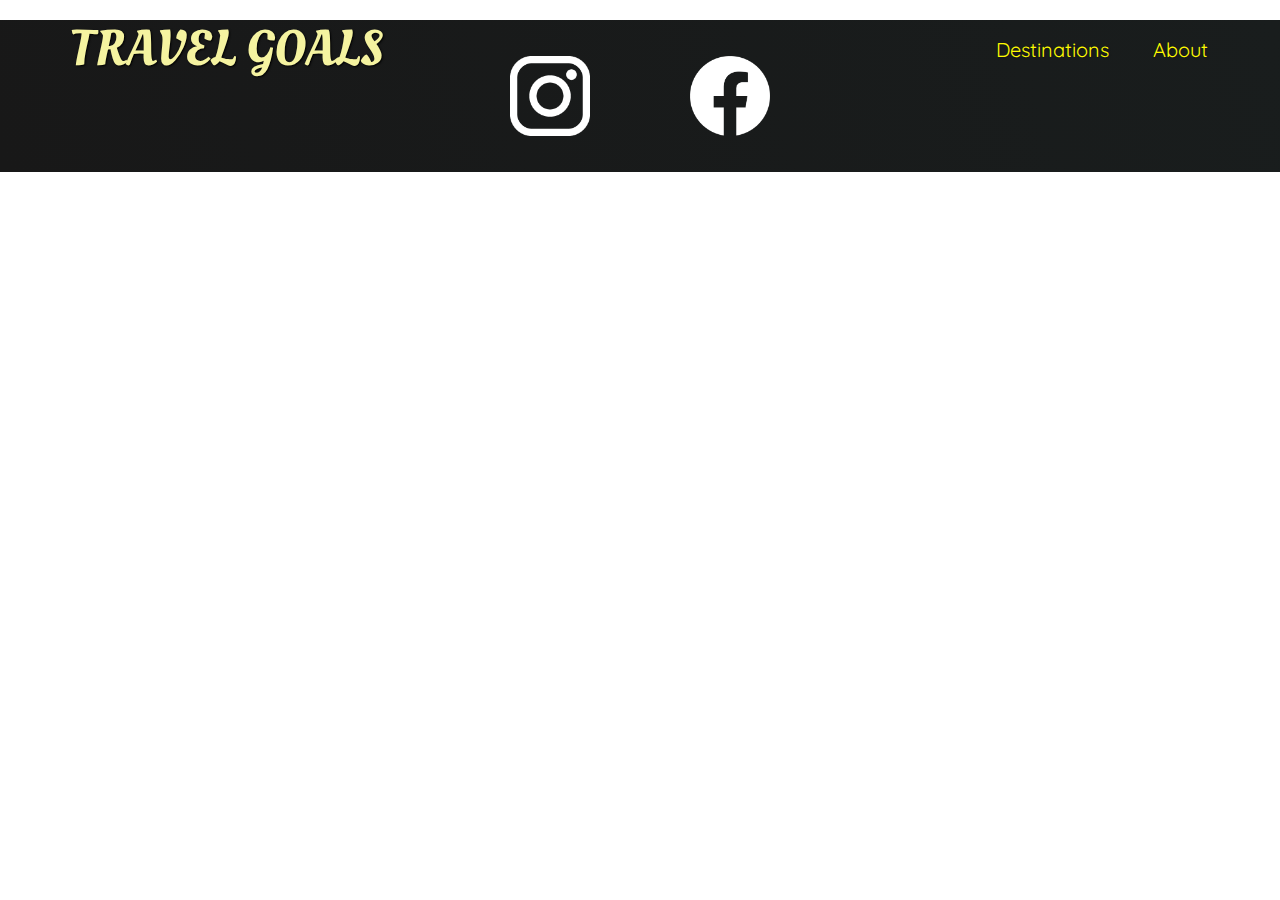
==== places.html @ 35c03887 "added footer" ====
<!DOCTYPE html>
<html lang="en">
  <head>
    <meta charset="UTF-8" />
    <link
      href="https://fonts.googleapis.com/css2?family=Raleway:wght@700&family=Oleo+Script:wght@700&family=Quicksand:wght@300;500&display=swap"
      rel="stylesheet"
    />
    <link rel="stylesheet" href="/styles/shared.css" />
    <link rel="stylesheet" href="/styles/places.css" />
    <title>Travel Goals</title>
  </head>
  <body>
    <header>
      <div id="page-logo">
        <a href="index.html">Travel Goals</a>
      </div>
      <nav>
        <ul>
          <li>
            <a href="places.html">Destinations</a>
          </li>
          <li><a href="about.html">About</a></li>
        </ul>
      </nav>
    </header>
    <main>
      <ul>
        <li><img src="" alt="" /></li>
      </ul>
    </main>
    <footer>
      <ul>
        <li>
          <a href="https://instagram.com/"
            ><img
              src="/images/icons/insta.png"
              alt="instagram logo"
          /></a>
        </li>
        <li>
          <a href="https://facebook.com/"
            ><img
              src="/images/icons/facebook.png"
              alt="facebook logo"
          /></a>
        </li>
      </ul>
    </footer>
  </body>
</html>
---- styles/shared.css ----
body {
  font-family: "Quicksand", sans-serif;
  margin: 0;
}

header {
  display: flex;
  justify-content: space-between;
  align-items: center;
  padding: 15px 60px;
  position: absolute;
  width: 100%;
  box-sizing: border-box;
}

ul {
  list-style-type: none;
  color: #000;
  margin: 0;
  padding: 0;
}

#page-logo a {
  padding: 10px;
  font-family: "Oleo Script", sans-serif;
  color: #f5f3a0;
  font-size: 50px;
  text-decoration: none;
  text-transform: uppercase;
  text-shadow: 1px 1px 2px #000;
}

header ul {
  display: flex;
}

header li {
  margin-left: 20px;
}

header a {
  text-decoration: none;
  color: #fffb00;
  font-size: 20px;
  padding: 12px;
  text-shadow: 1px 1px 2px rgba(0, 0, 0, 0.2);
  border-radius: 6px;
}

header a:hover {
  color: #4d4d4d;
  background-color: #fffb00;
}

footer {
  background: linear-gradient(70deg, #181818, #191d1d);
}

footer ul {
  display: flex;
  justify-content: center;
  padding: 36px;
}

footer li {
  width: 80px;
  height: 80px;
  margin: 0 50px;
}

footer img {
  width: 100%;
}
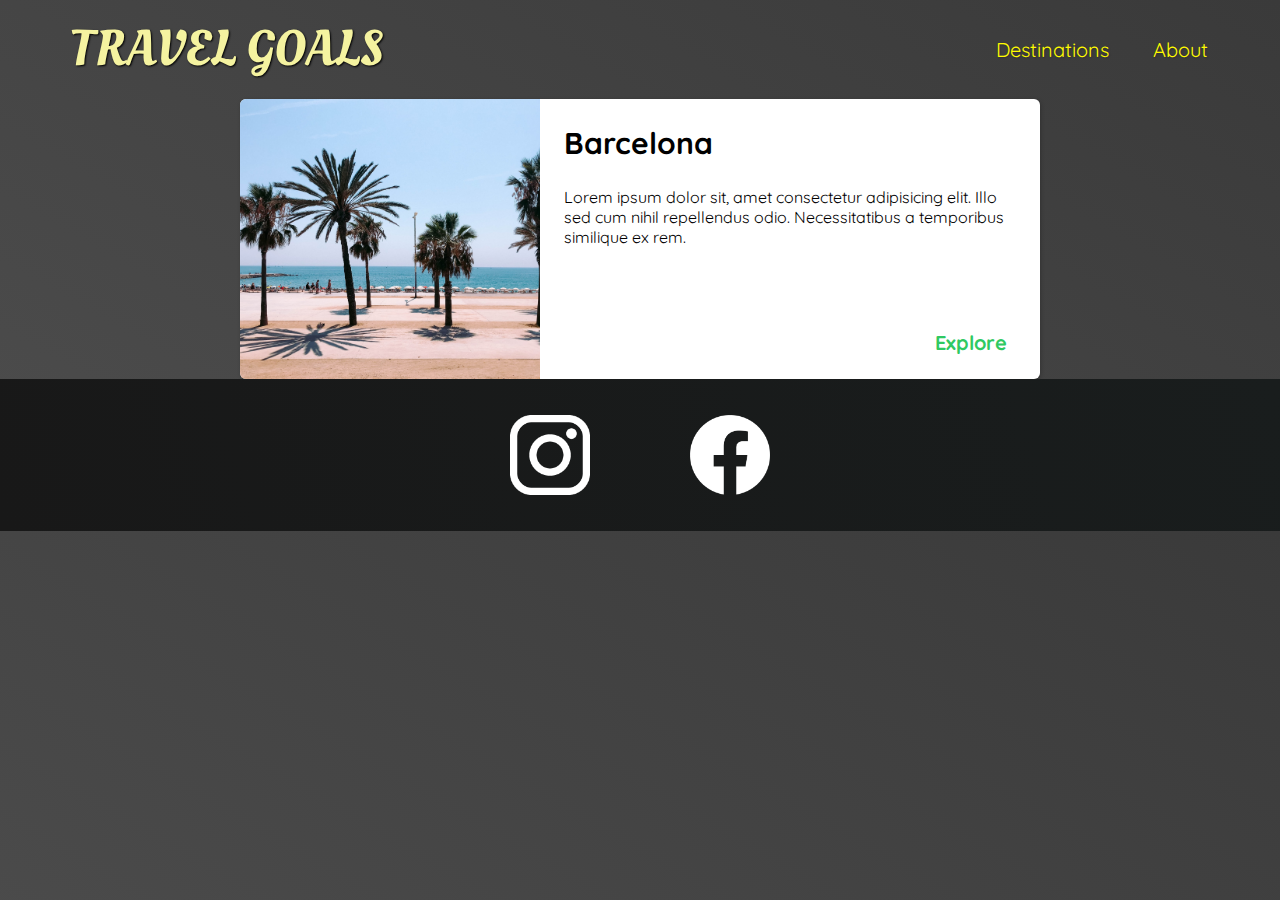
==== commit d24d6d53: "started work on places.html" ====
--- a/places.html
+++ b/places.html
@@ -26,7 +26,29 @@
     </header>
     <main>
       <ul>
-        <li><img src="" alt="" /></li>
+        <li>
+          <img
+            src="/images/places/barcelona.jpg"
+            alt="City of Barcelona"
+          />
+          <div class="item-content">
+            <div>
+              <h2>Barcelona</h2>
+              <p>
+                Lorem ipsum dolor sit, amet consectetur
+                adipisicing elit. Illo sed cum nihil
+                repellendus odio. Necessitatibus a
+                temporibus similique ex rem.
+              </p>
+            </div>
+            <div class="actions">
+              <a
+                href="https://no.wikipedia.org/wiki/Barcelona"
+                >Explore</a
+              >
+            </div>
+          </div>
+        </li>
       </ul>
     </main>
     <footer>
--- a/styles/places.css
+++ b/styles/places.css
@@ -0,0 +1,54 @@
+body {
+  background: linear-gradient(30deg, #4d4d4d, #3a3a3a);
+  color: #666;
+}
+
+header {
+  position: static;
+}
+main ul {
+  width: 800px;
+  margin: 0 auto;
+}
+
+main li {
+  display: flex;
+  background-color: #fff;
+  box-shadow: 1px 1px 4px rgba(0, 0, 0, 0.2);
+  border-radius: 6px;
+  overflow: hidden;
+}
+
+.item-content {
+  display: flex;
+  flex-direction: column;
+  justify-content: space-between;
+  padding: 0 24px 24px 24px;
+}
+
+.item-content h2 {
+  font-size: 30px;
+}
+
+.actions {
+  text-align: right;
+}
+
+.actions a {
+  color: rgb(47, 201, 98);
+  text-decoration: none;
+  font-weight: 700;
+  font-size: 20px;
+  border-radius: 6px;
+  padding: 5px 9px;
+}
+
+.item-content a:hover {
+  background-color: rgba(47, 201, 98, 0.1);
+}
+
+main li img {
+  width: 300px;
+  height: 280px;
+  object-fit: cover;
+}
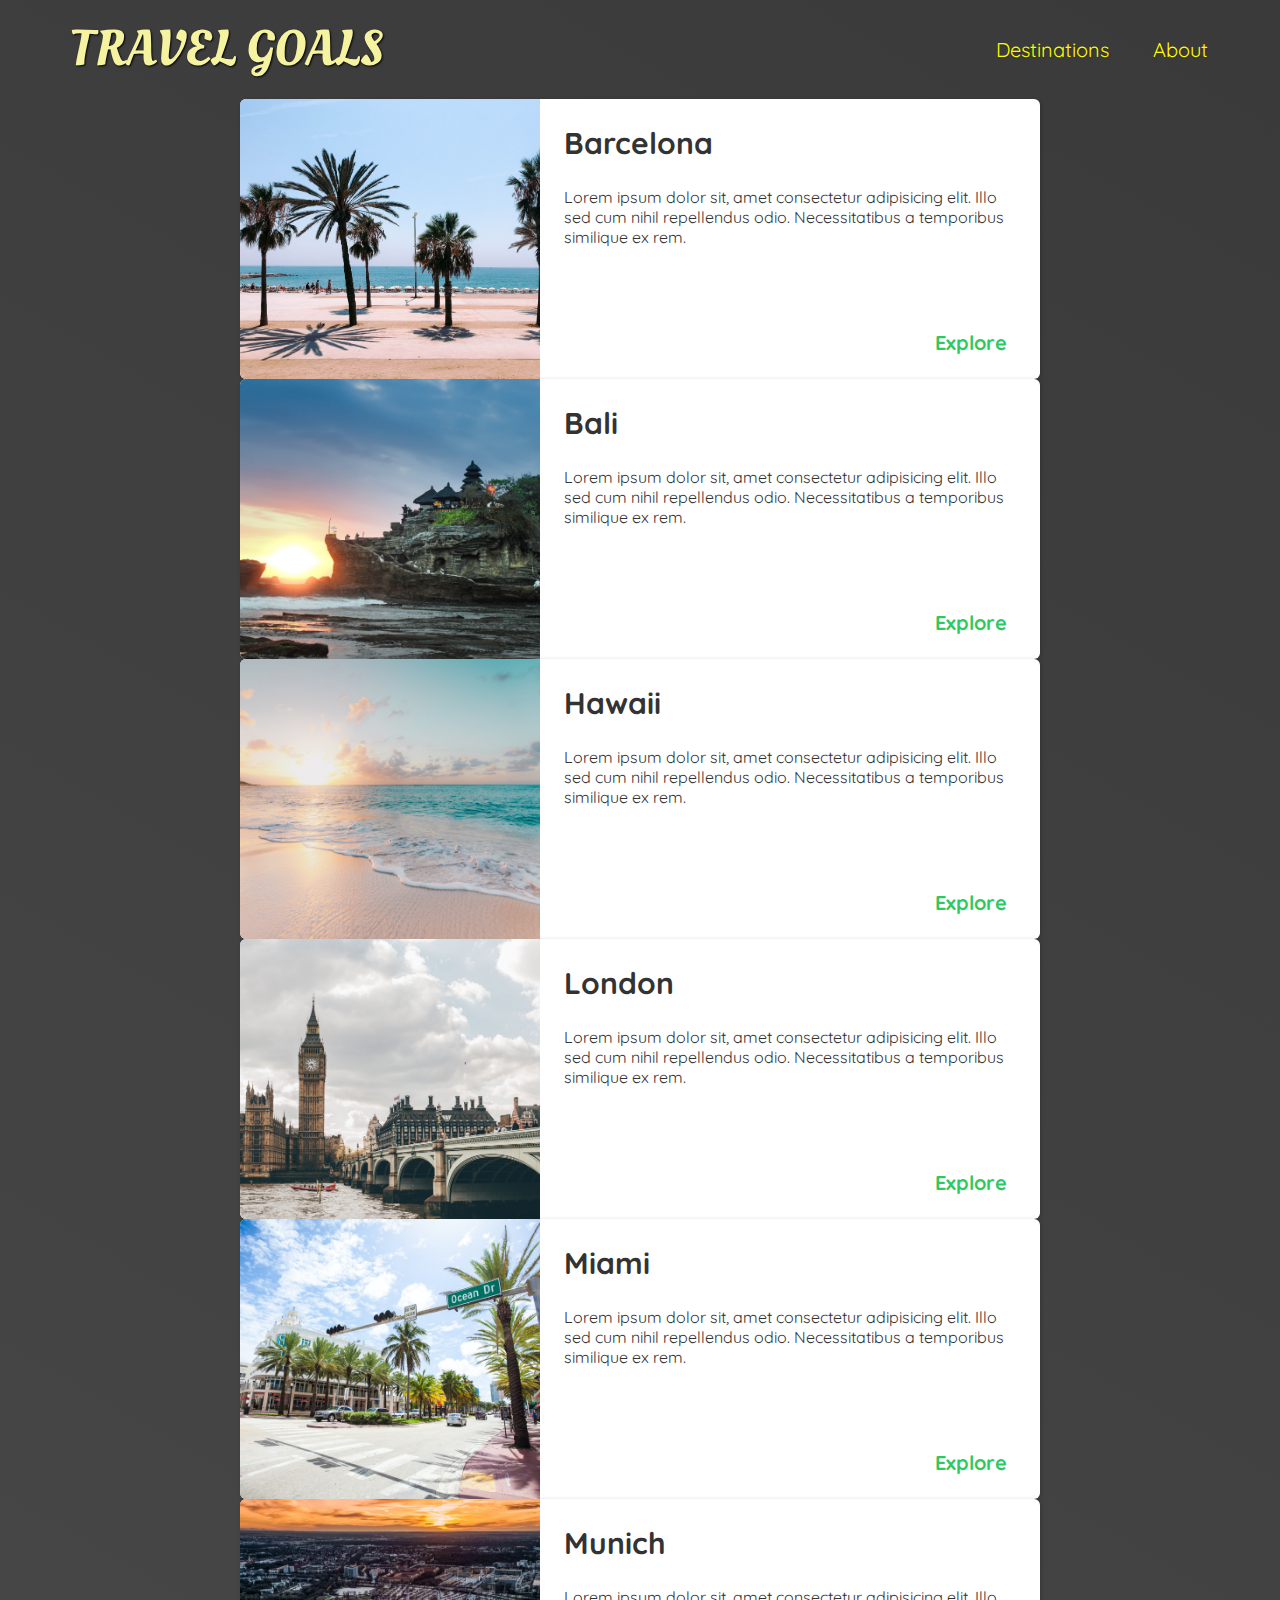
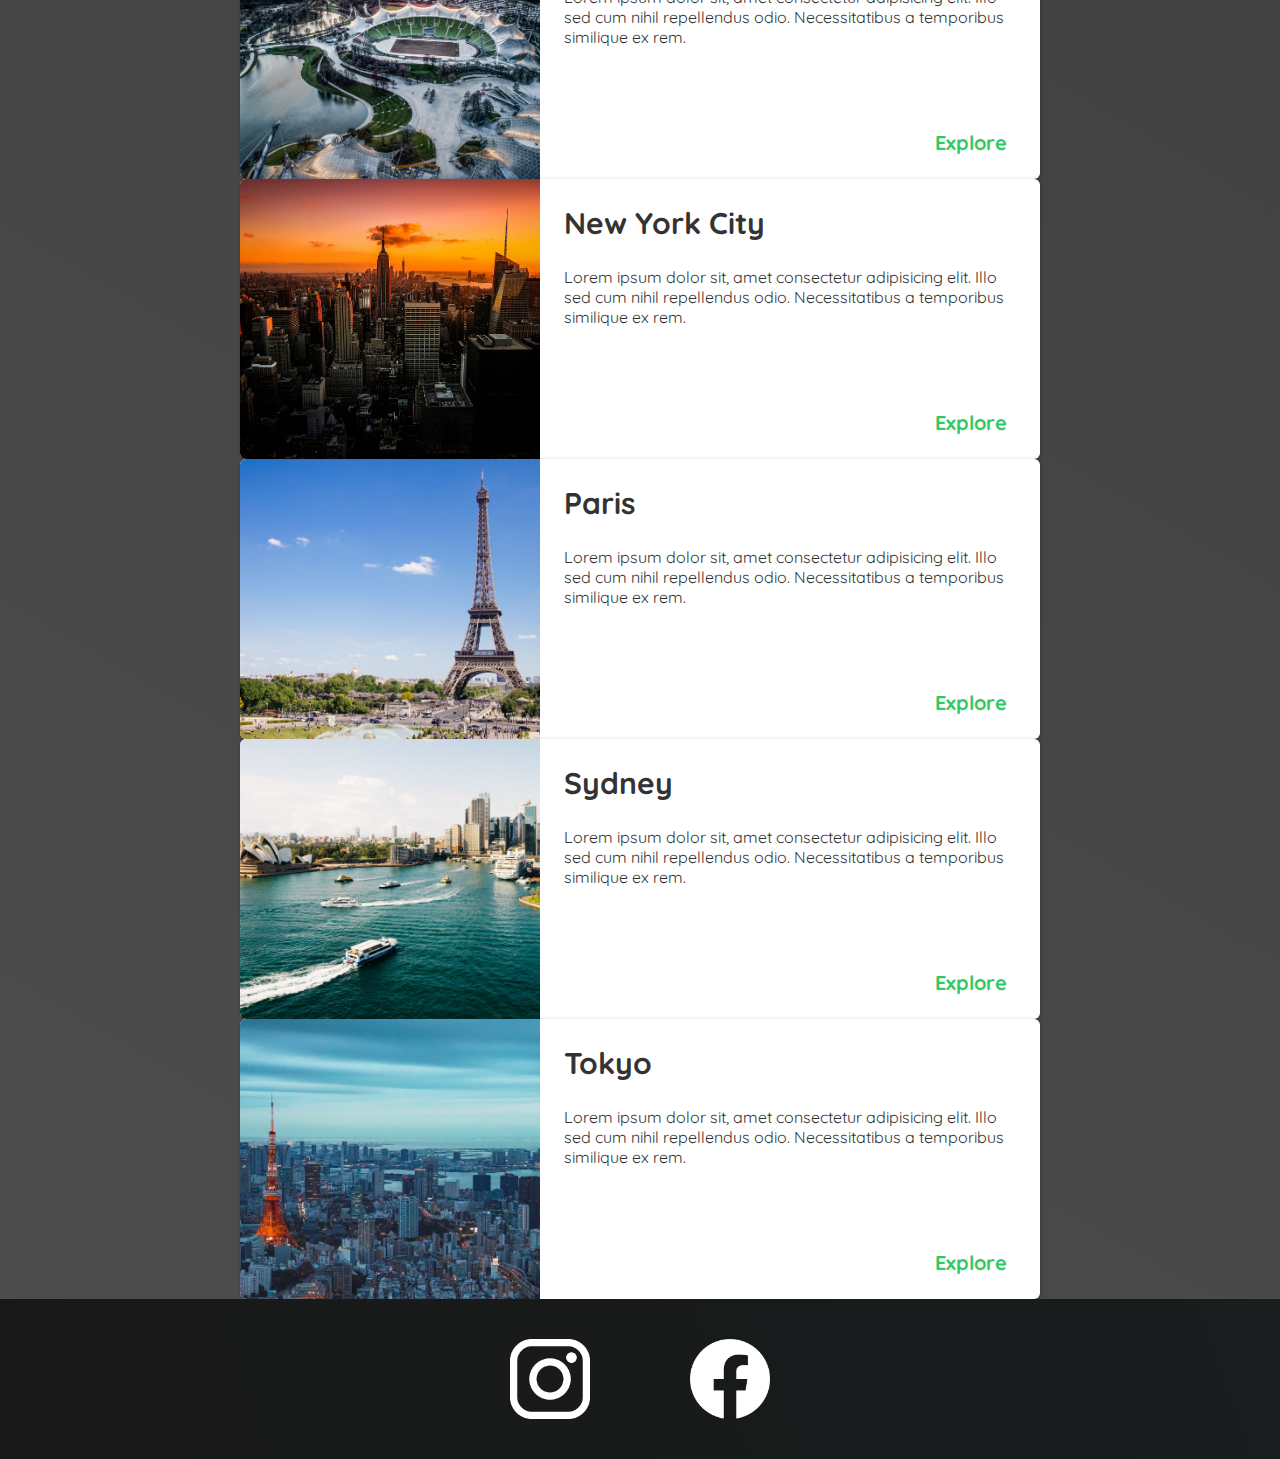
==== commit 675e475d: "added rest of photos and finished cards" ====
--- a/places.html
+++ b/places.html
@@ -49,6 +49,206 @@
             </div>
           </div>
         </li>
+        <li>
+          <img
+            src="/images/places/bali.jpg"
+            alt="Coastal view of Bali"
+          />
+          <div class="item-content">
+            <div>
+              <h2>Bali</h2>
+              <p>
+                Lorem ipsum dolor sit, amet consectetur
+                adipisicing elit. Illo sed cum nihil
+                repellendus odio. Necessitatibus a
+                temporibus similique ex rem.
+              </p>
+            </div>
+            <div class="actions">
+              <a href="https://no.wikipedia.org/wiki/Bali"
+                >Explore</a
+              >
+            </div>
+          </div>
+        </li>
+        <li>
+          <img
+            src="/images/places/hawaii.jpg"
+            alt="Hawaii"
+          />
+          <div class="item-content">
+            <div>
+              <h2>Hawaii</h2>
+              <p>
+                Lorem ipsum dolor sit, amet consectetur
+                adipisicing elit. Illo sed cum nihil
+                repellendus odio. Necessitatibus a
+                temporibus similique ex rem.
+              </p>
+            </div>
+            <div class="actions">
+              <a href="https://no.wikipedia.org/wiki/Hawaii"
+                >Explore</a
+              >
+            </div>
+          </div>
+        </li>
+        <li>
+          <img
+            src="/images/places/london.jpg"
+            alt="Big Ben in London"
+          />
+          <div class="item-content">
+            <div>
+              <h2>London</h2>
+              <p>
+                Lorem ipsum dolor sit, amet consectetur
+                adipisicing elit. Illo sed cum nihil
+                repellendus odio. Necessitatibus a
+                temporibus similique ex rem.
+              </p>
+            </div>
+            <div class="actions">
+              <a href="https://no.wikipedia.org/wiki/London"
+                >Explore</a
+              >
+            </div>
+          </div>
+        </li>
+        <li>
+          <img
+            src="/images/places/miami.jpg"
+            alt="Streets of Miami"
+          />
+          <div class="item-content">
+            <div>
+              <h2>Miami</h2>
+              <p>
+                Lorem ipsum dolor sit, amet consectetur
+                adipisicing elit. Illo sed cum nihil
+                repellendus odio. Necessitatibus a
+                temporibus similique ex rem.
+              </p>
+            </div>
+            <div class="actions">
+              <a href="https://no.wikipedia.org/wiki/Miami"
+                >Explore</a
+              >
+            </div>
+          </div>
+        </li>
+        <li>
+          <img
+            src="/images/places/munich.jpg"
+            alt="Football stadium in Munich"
+          />
+          <div class="item-content">
+            <div>
+              <h2>Munich</h2>
+              <p>
+                Lorem ipsum dolor sit, amet consectetur
+                adipisicing elit. Illo sed cum nihil
+                repellendus odio. Necessitatibus a
+                temporibus similique ex rem.
+              </p>
+            </div>
+            <div class="actions">
+              <a
+                href="https://no.wikipedia.org/wiki/M%C3%BCnchen"
+                >Explore</a
+              >
+            </div>
+          </div>
+        </li>
+        <li>
+          <img
+            src="/images/places/new-york-city.jpg"
+            alt="City skyline of New York City"
+          />
+          <div class="item-content">
+            <div>
+              <h2>New York City</h2>
+              <p>
+                Lorem ipsum dolor sit, amet consectetur
+                adipisicing elit. Illo sed cum nihil
+                repellendus odio. Necessitatibus a
+                temporibus similique ex rem.
+              </p>
+            </div>
+            <div class="actions">
+              <a
+                href="https://no.wikipedia.org/wiki/New_York"
+                >Explore</a
+              >
+            </div>
+          </div>
+        </li>
+        <li>
+          <img
+            src="/images/places/paris.jpg"
+            alt="The Eiffel Tower in Paris"
+          />
+          <div class="item-content">
+            <div>
+              <h2>Paris</h2>
+              <p>
+                Lorem ipsum dolor sit, amet consectetur
+                adipisicing elit. Illo sed cum nihil
+                repellendus odio. Necessitatibus a
+                temporibus similique ex rem.
+              </p>
+            </div>
+            <div class="actions">
+              <a href="https://no.wikipedia.org/wiki/Paris"
+                >Explore</a
+              >
+            </div>
+          </div>
+        </li>
+        <li>
+          <img
+            src="/images/places/sydney.jpg"
+            alt="Coastal view of Sydney"
+          />
+          <div class="item-content">
+            <div>
+              <h2>Sydney</h2>
+              <p>
+                Lorem ipsum dolor sit, amet consectetur
+                adipisicing elit. Illo sed cum nihil
+                repellendus odio. Necessitatibus a
+                temporibus similique ex rem.
+              </p>
+            </div>
+            <div class="actions">
+              <a href="https://no.wikipedia.org/wiki/Sydney"
+                >Explore</a
+              >
+            </div>
+          </div>
+        </li>
+        <li>
+          <img
+            src="/images/places/tokyo.jpg"
+            alt="City of Tokyo"
+          />
+          <div class="item-content">
+            <div>
+              <h2>Tokyo</h2>
+              <p>
+                Lorem ipsum dolor sit, amet consectetur
+                adipisicing elit. Illo sed cum nihil
+                repellendus odio. Necessitatibus a
+                temporibus similique ex rem.
+              </p>
+            </div>
+            <div class="actions">
+              <a href="https://no.wikipedia.org/wiki/Tokyo"
+                >Explore</a
+              >
+            </div>
+          </div>
+        </li>
       </ul>
     </main>
     <footer>
--- a/styles/shared.css
+++ b/styles/shared.css
@@ -47,7 +47,7 @@
   border-radius: 6px;
 }
 
-header a:hover {
+header li a:hover {
   color: #4d4d4d;
   background-color: #fffb00;
 }
@@ -59,7 +59,7 @@
 footer ul {
   display: flex;
   justify-content: center;
-  padding: 36px;
+  padding: 40px;
 }
 
 footer li {
--- a/styles/places.css
+++ b/styles/places.css
@@ -1,6 +1,5 @@
 body {
   background: linear-gradient(30deg, #4d4d4d, #3a3a3a);
-  color: #666;
 }
 
 header {
@@ -24,6 +23,7 @@
   flex-direction: column;
   justify-content: space-between;
   padding: 0 24px 24px 24px;
+  color: #333;
 }
 
 .item-content h2 {
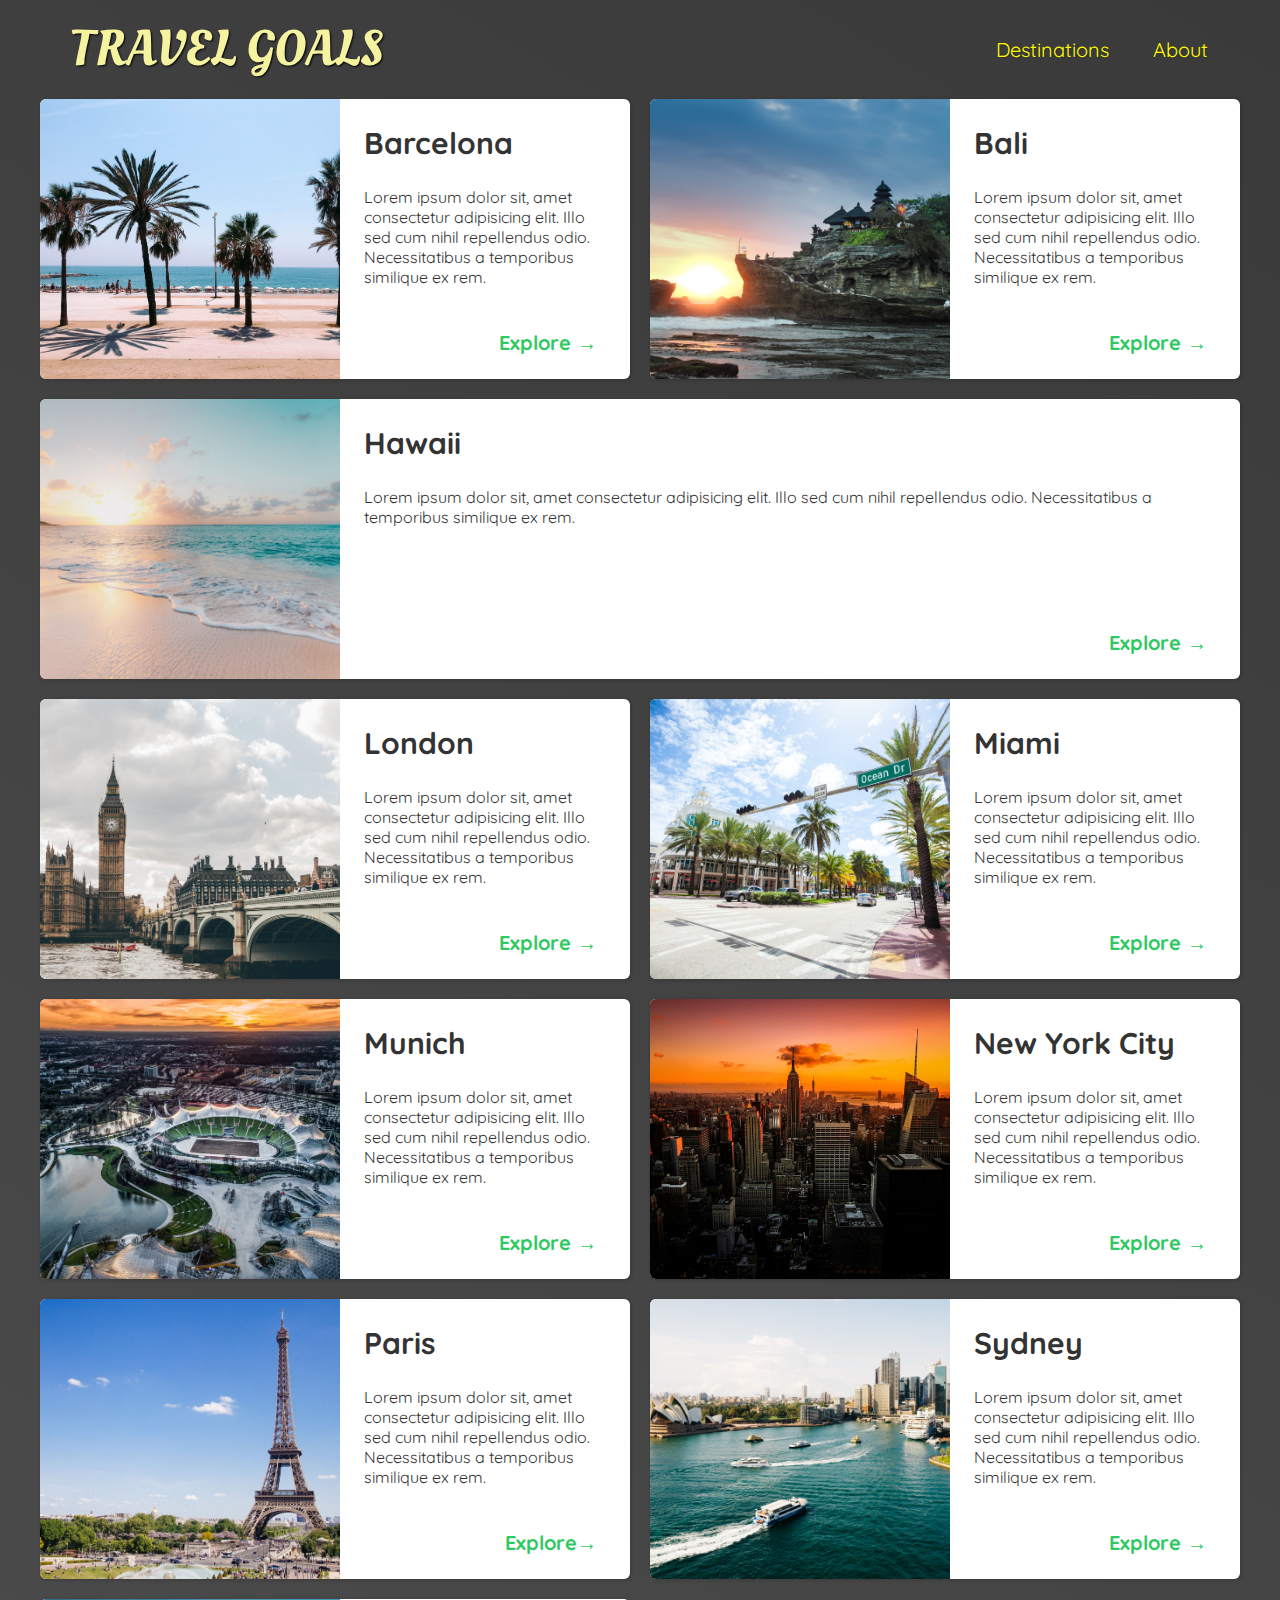
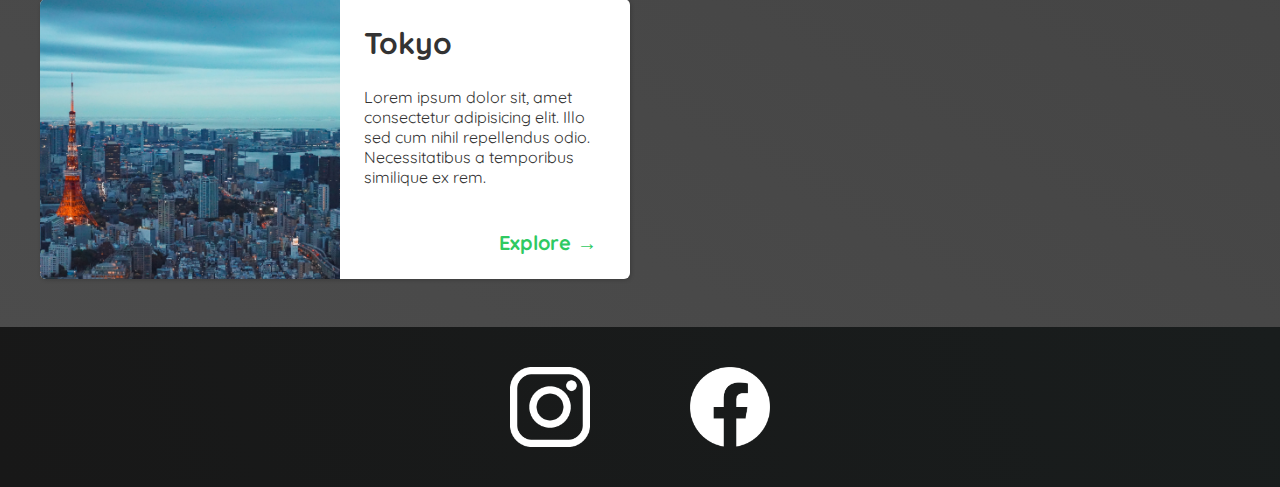
==== commit ef2290e6: "finished grid layout" ====
--- a/places.html
+++ b/places.html
@@ -44,8 +44,8 @@
             <div class="actions">
               <a
                 href="https://no.wikipedia.org/wiki/Barcelona"
-                >Explore</a
-              >
+                >Explore &#x2192
+              </a>
             </div>
           </div>
         </li>
@@ -66,8 +66,8 @@
             </div>
             <div class="actions">
               <a href="https://no.wikipedia.org/wiki/Bali"
-                >Explore</a
-              >
+                >Explore &#x2192
+              </a>
             </div>
           </div>
         </li>
@@ -88,8 +88,8 @@
             </div>
             <div class="actions">
               <a href="https://no.wikipedia.org/wiki/Hawaii"
-                >Explore</a
-              >
+                >Explore &#x2192
+              </a>
             </div>
           </div>
         </li>
@@ -110,8 +110,8 @@
             </div>
             <div class="actions">
               <a href="https://no.wikipedia.org/wiki/London"
-                >Explore</a
-              >
+                >Explore &#x2192
+              </a>
             </div>
           </div>
         </li>
@@ -132,8 +132,8 @@
             </div>
             <div class="actions">
               <a href="https://no.wikipedia.org/wiki/Miami"
-                >Explore</a
-              >
+                >Explore &#x2192
+              </a>
             </div>
           </div>
         </li>
@@ -155,8 +155,8 @@
             <div class="actions">
               <a
                 href="https://no.wikipedia.org/wiki/M%C3%BCnchen"
-                >Explore</a
-              >
+                >Explore &#x2192
+              </a>
             </div>
           </div>
         </li>
@@ -178,8 +178,8 @@
             <div class="actions">
               <a
                 href="https://no.wikipedia.org/wiki/New_York"
-                >Explore</a
-              >
+                >Explore &#x2192
+              </a>
             </div>
           </div>
         </li>
@@ -200,7 +200,7 @@
             </div>
             <div class="actions">
               <a href="https://no.wikipedia.org/wiki/Paris"
-                >Explore</a
+                >Explore&#x2192</a
               >
             </div>
           </div>
@@ -222,8 +222,8 @@
             </div>
             <div class="actions">
               <a href="https://no.wikipedia.org/wiki/Sydney"
-                >Explore</a
-              >
+                >Explore &#x2192
+              </a>
             </div>
           </div>
         </li>
@@ -244,8 +244,8 @@
             </div>
             <div class="actions">
               <a href="https://no.wikipedia.org/wiki/Tokyo"
-                >Explore</a
-              >
+                >Explore &#x2192
+              </a>
             </div>
           </div>
         </li>
--- a/styles/places.css
+++ b/styles/places.css
@@ -6,8 +6,11 @@
   position: static;
 }
 main ul {
-  width: 800px;
-  margin: 0 auto;
+  width: 1200px;
+  margin: 0 auto 48px auto;
+  display: grid;
+  grid-template-columns: 1fr 1fr;
+  gap: 20px 20px;
 }
 
 main li {
@@ -16,6 +19,10 @@
   box-shadow: 1px 1px 4px rgba(0, 0, 0, 0.2);
   border-radius: 6px;
   overflow: hidden;
+}
+
+li:nth-of-type(3) {
+  grid-column: 1 / span 2;
 }
 
 .item-content {
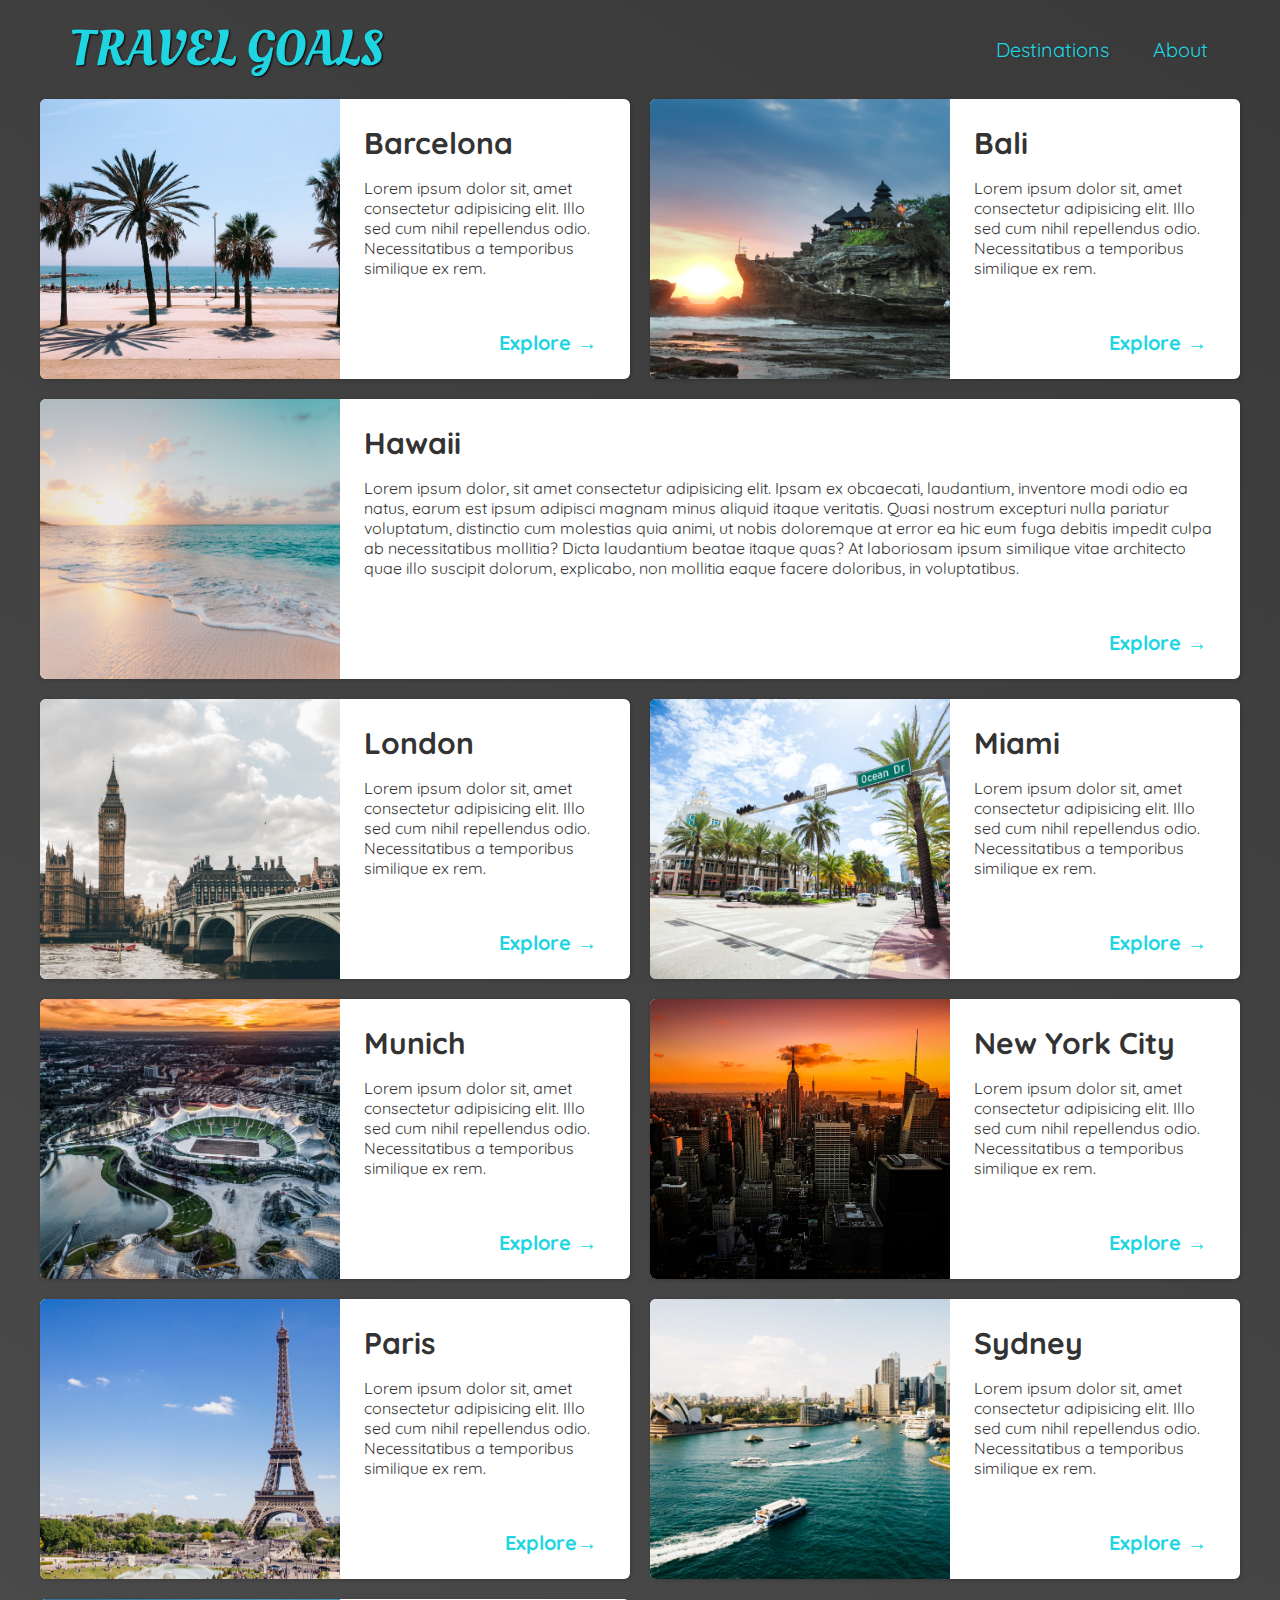
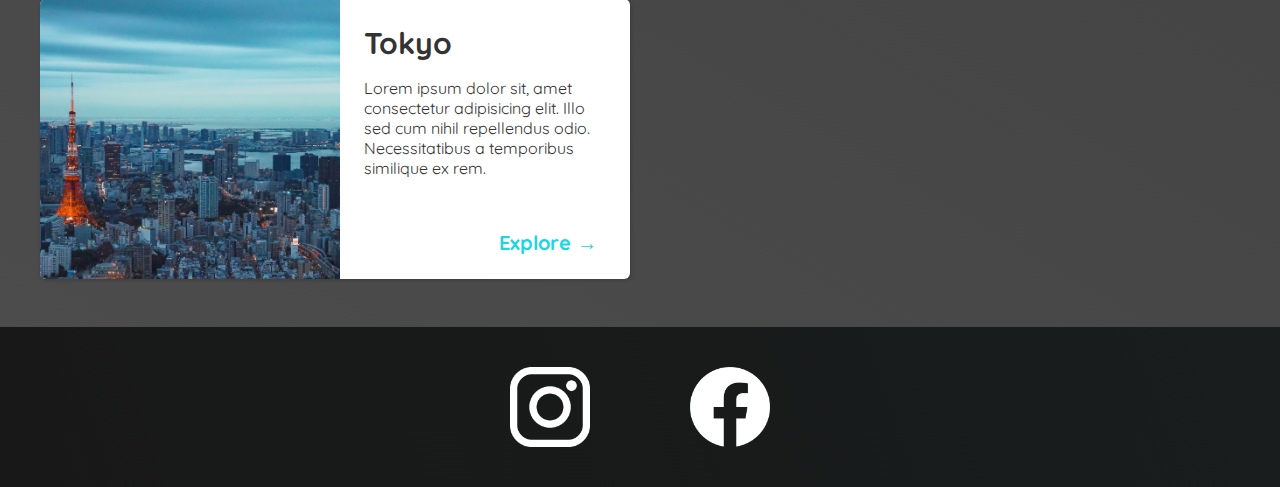
==== commit 40c6b64e: "fixed hover effect of header and other tweaks" ====
--- a/places.html
+++ b/places.html
@@ -79,12 +79,7 @@
           <div class="item-content">
             <div>
               <h2>Hawaii</h2>
-              <p>
-                Lorem ipsum dolor sit, amet consectetur
-                adipisicing elit. Illo sed cum nihil
-                repellendus odio. Necessitatibus a
-                temporibus similique ex rem.
-              </p>
+              <p>Lorem ipsum dolor, sit amet consectetur adipisicing elit. Ipsam ex obcaecati, laudantium, inventore modi odio ea natus, earum est ipsum adipisci magnam minus aliquid itaque veritatis. Quasi nostrum excepturi nulla pariatur voluptatum, distinctio cum molestias quia animi, ut nobis doloremque at error ea hic eum fuga debitis impedit culpa ab necessitatibus mollitia? Dicta laudantium beatae itaque quas? At laboriosam ipsum similique vitae architecto quae illo suscipit dolorum, explicabo, non mollitia eaque facere doloribus, in voluptatibus.</p>
             </div>
             <div class="actions">
               <a href="https://no.wikipedia.org/wiki/Hawaii"
--- a/styles/shared.css
+++ b/styles/shared.css
@@ -23,7 +23,7 @@
 #page-logo a {
   padding: 10px;
   font-family: "Oleo Script", sans-serif;
-  color: #f5f3a0;
+  color: #fffb00;
   font-size: 50px;
   text-decoration: none;
   text-transform: uppercase;
--- a/styles/places.css
+++ b/styles/places.css
@@ -1,10 +1,21 @@
 body {
   background: linear-gradient(30deg, #4d4d4d, #3a3a3a);
+}
+
+#page-logo a,
+header a {
+  color: #20d5e2;
+}
+
+header nav a:hover {
+  background-color: #20d5e2;
+  color: #3b3b3b;
 }
 
 header {
   position: static;
 }
+
 main ul {
   width: 1200px;
   margin: 0 auto 48px auto;
@@ -35,6 +46,7 @@
 
 .item-content h2 {
   font-size: 30px;
+  margin-bottom: 0;
 }
 
 .actions {
@@ -42,7 +54,7 @@
 }
 
 .actions a {
-  color: rgb(47, 201, 98);
+  color: #20d5e2;
   text-decoration: none;
   font-weight: 700;
   font-size: 20px;
